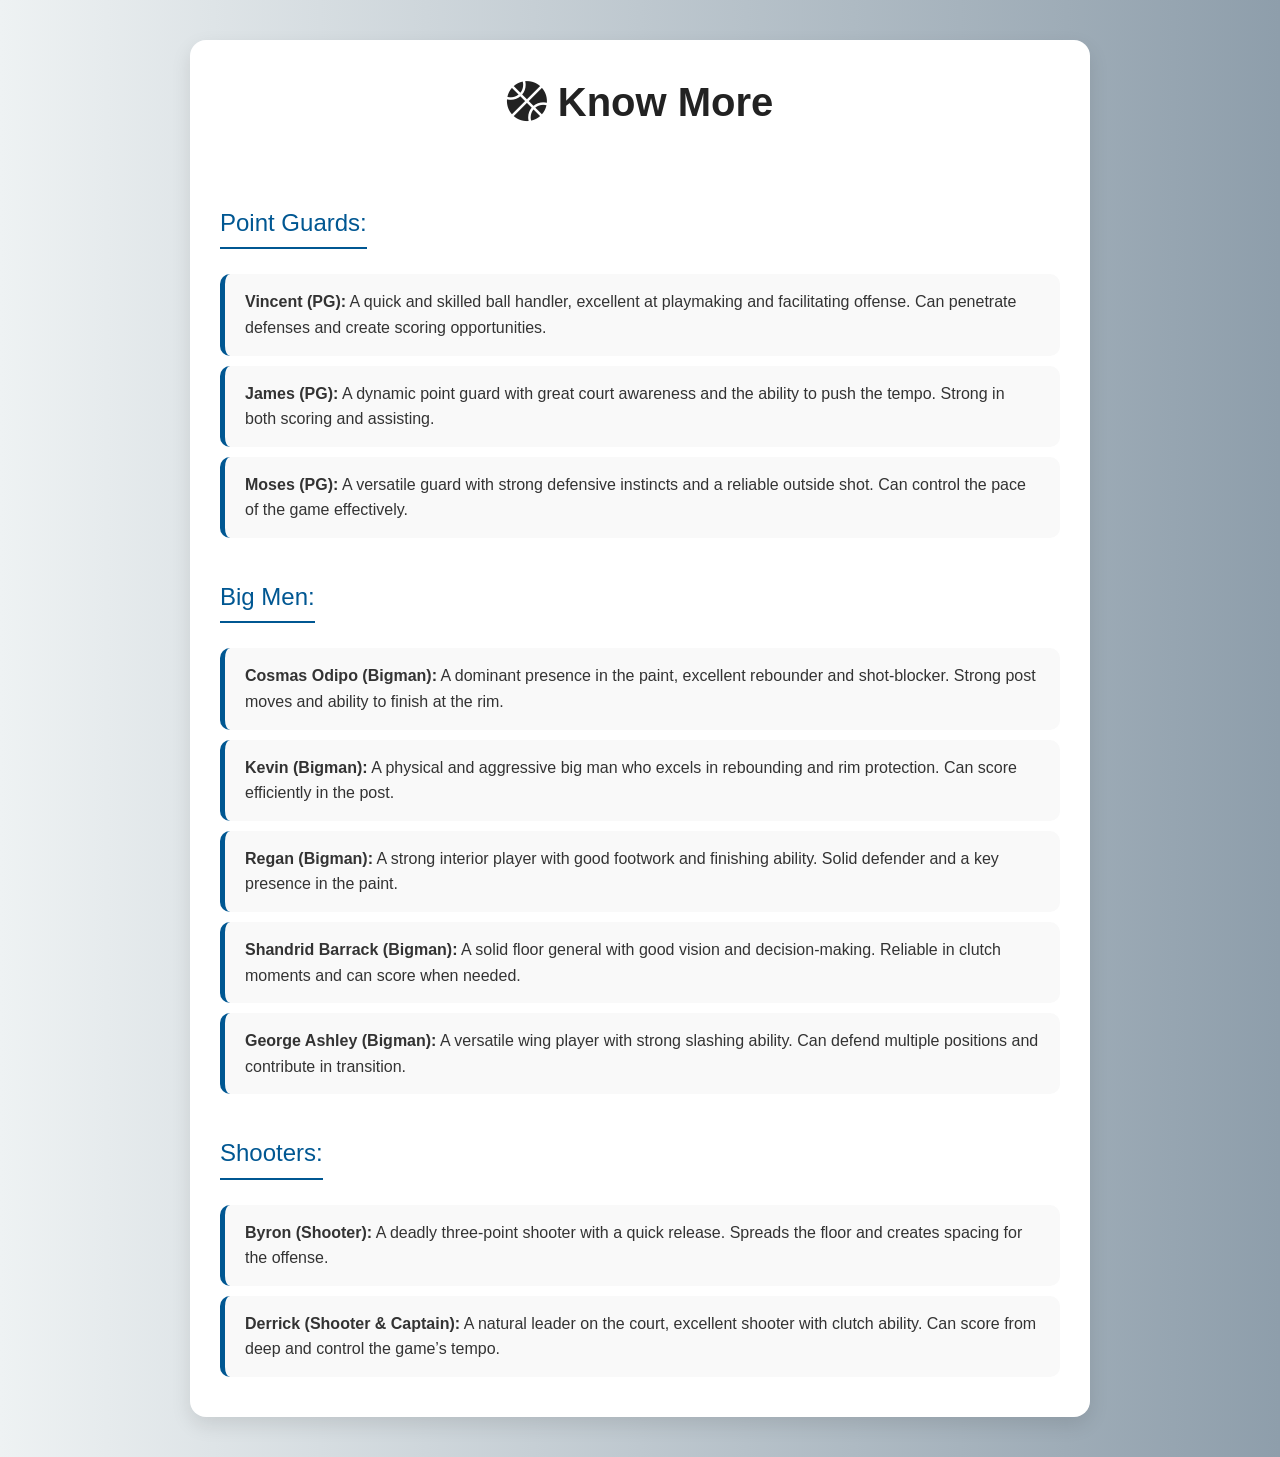
==== knowmore.html @ cc9e3a8d "Initial commit" ====
<!DOCTYPE html>
<html lang="en">
<head>
  <meta charset="UTF-8" />
  <meta http-equiv="X-UA-Compatible" content="IE=edge" />
  <meta name="viewport" content="width=device-width, initial-scale=1.0" />
  <title>Know More</title>
  <link rel="stylesheet" href="https://cdnjs.cloudflare.com/ajax/libs/font-awesome/6.7.1/css/all.min.css">
  <style>
    /* General Reset and Font */
    * {
      margin: 0;
      padding: 0;
      box-sizing: border-box;
    }
    body {
      font-family: 'Segoe UI', Tahoma, Geneva, Verdana, sans-serif;
      background: linear-gradient(to right, #eef2f3, #8e9eab);
      color: #333;
      padding: 40px 20px;
      line-height: 1.6;
    }
    h1 {
      text-align: center;
      margin-bottom: 40px;
      font-size: 2.5rem;
      color: #222;
    }

    .container {
      max-width: 900px;
      margin: 0 auto;
      background: #fff;
      padding: 30px;
      border-radius: 16px;
      box-shadow: 0 8px 20px rgba(0, 0, 0, 0.1);
    }

    .section-title {
      font-size: 1.5rem;
      margin: 30px 0 15px;
      color: #005792;
      border-bottom: 2px solid #005792;
      display: inline-block;
      padding-bottom: 5px;
    }

    .player {
      background-color: #f9f9f9;
      padding: 15px 20px;
      margin: 10px 0;
      border-left: 5px solid #005792;
      border-radius: 10px;
      transition: all 0.3s ease;
    }
    .player:hover {
      background-color: #e6f0f3;
      transform: scale(1.01);
    }

    .player strong {
      font-weight: 700;
      color: #333;
    }

    @media (max-width: 600px) {
      body {
        padding: 20px 10px;
      }
      .container {
        padding: 20px;
      }
    }
  </style>
</head>
<body>
  <div class="container">
    <h1><i class="fas fa-basketball-ball"></i> Know More</h1>

    <div class="section-title">Point Guards:</div>
    <div class="player"><strong>Vincent (PG):</strong> A quick and skilled ball handler, excellent at playmaking and facilitating offense. Can penetrate defenses and create scoring opportunities.</div>
    <div class="player"><strong>James (PG):</strong> A dynamic point guard with great court awareness and the ability to push the tempo. Strong in both scoring and assisting.</div>
    <div class="player"><strong>Moses (PG):</strong> A versatile guard with strong defensive instincts and a reliable outside shot. Can control the pace of the game effectively.</div>

    <div class="section-title">Big Men:</div>
    <div class="player"><strong>Cosmas Odipo (Bigman):</strong> A dominant presence in the paint, excellent rebounder and shot-blocker. Strong post moves and ability to finish at the rim.</div>
    <div class="player"><strong>Kevin (Bigman):</strong> A physical and aggressive big man who excels in rebounding and rim protection. Can score efficiently in the post.</div>
    <div class="player"><strong>Regan (Bigman):</strong> A strong interior player with good footwork and finishing ability. Solid defender and a key presence in the paint.</div>
    <div class="player"><strong>Shandrid Barrack (Bigman):</strong> A solid floor general with good vision and decision-making. Reliable in clutch moments and can score when needed.</div>
    <div class="player"><strong>George Ashley (Bigman):</strong> A versatile wing player with strong slashing ability. Can defend multiple positions and contribute in transition.</div>

    <div class="section-title">Shooters:</div>
    <div class="player"><strong>Byron (Shooter):</strong> A deadly three-point shooter with a quick release. Spreads the floor and creates spacing for the offense.</div>
    <div class="player"><strong>Derrick (Shooter & Captain):</strong> A natural leader on the court, excellent shooter with clutch ability. Can score from deep and control the game’s tempo.</div>
  </div>
</body>
</html>
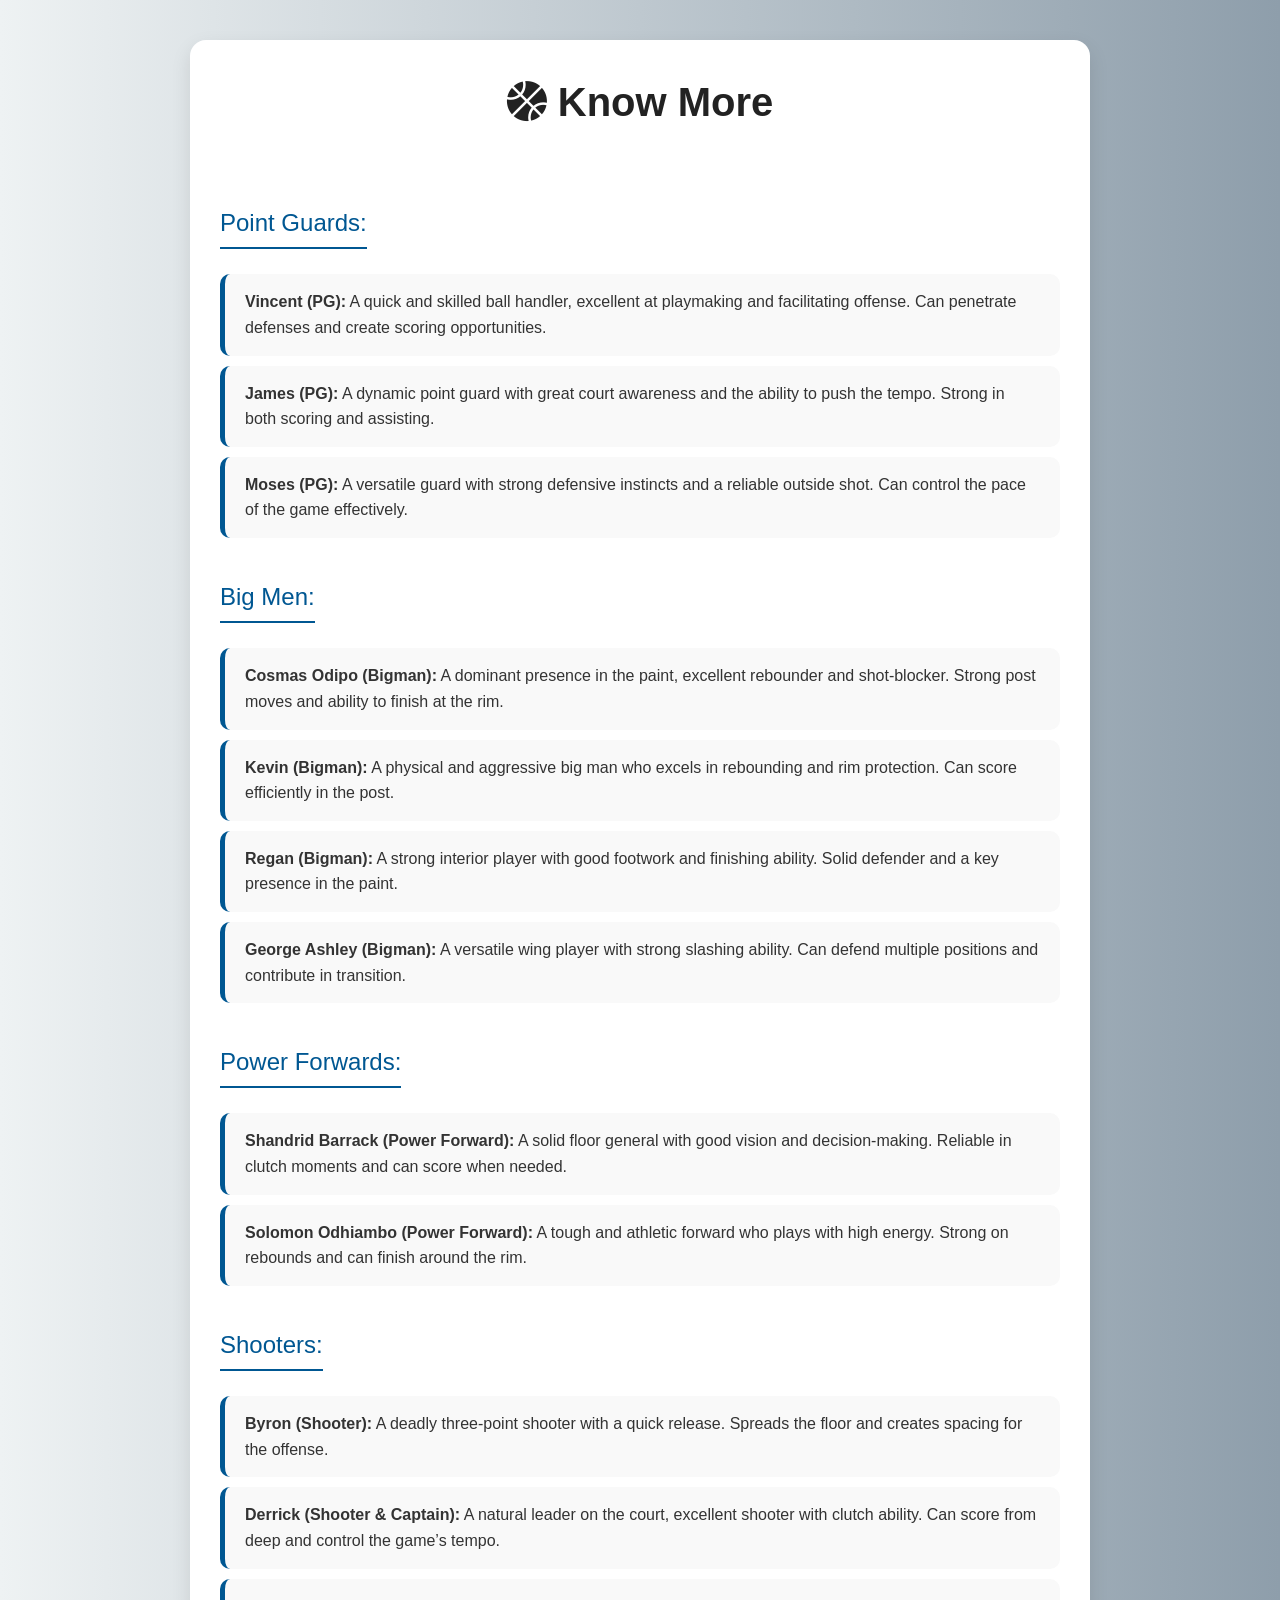
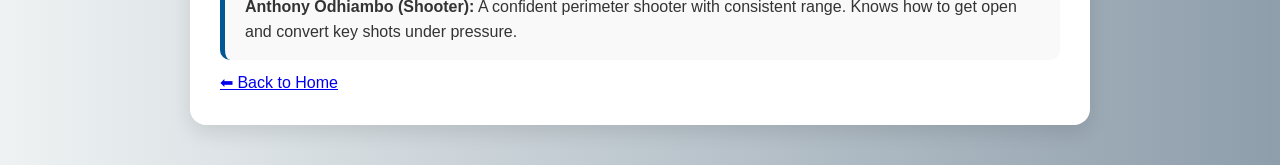
==== commit 16633915: "done" ====
--- a/knowmore.html
+++ b/knowmore.html
@@ -77,21 +77,30 @@
   <div class="container">
     <h1><i class="fas fa-basketball-ball"></i> Know More</h1>
 
-    <div class="section-title">Point Guards:</div>
-    <div class="player"><strong>Vincent (PG):</strong> A quick and skilled ball handler, excellent at playmaking and facilitating offense. Can penetrate defenses and create scoring opportunities.</div>
-    <div class="player"><strong>James (PG):</strong> A dynamic point guard with great court awareness and the ability to push the tempo. Strong in both scoring and assisting.</div>
-    <div class="player"><strong>Moses (PG):</strong> A versatile guard with strong defensive instincts and a reliable outside shot. Can control the pace of the game effectively.</div>
+   <div class="section-title">Point Guards:</div>
+<div class="player"><strong>Vincent (PG):</strong> A quick and skilled ball handler, excellent at playmaking and facilitating offense. Can penetrate defenses and create scoring opportunities.</div>
+<div class="player"><strong>James (PG):</strong> A dynamic point guard with great court awareness and the ability to push the tempo. Strong in both scoring and assisting.</div>
+<div class="player"><strong>Moses (PG):</strong> A versatile guard with strong defensive instincts and a reliable outside shot. Can control the pace of the game effectively.</div>
 
-    <div class="section-title">Big Men:</div>
-    <div class="player"><strong>Cosmas Odipo (Bigman):</strong> A dominant presence in the paint, excellent rebounder and shot-blocker. Strong post moves and ability to finish at the rim.</div>
-    <div class="player"><strong>Kevin (Bigman):</strong> A physical and aggressive big man who excels in rebounding and rim protection. Can score efficiently in the post.</div>
-    <div class="player"><strong>Regan (Bigman):</strong> A strong interior player with good footwork and finishing ability. Solid defender and a key presence in the paint.</div>
-    <div class="player"><strong>Shandrid Barrack (Bigman):</strong> A solid floor general with good vision and decision-making. Reliable in clutch moments and can score when needed.</div>
-    <div class="player"><strong>George Ashley (Bigman):</strong> A versatile wing player with strong slashing ability. Can defend multiple positions and contribute in transition.</div>
+<div class="section-title">Big Men:</div>
+<div class="player"><strong>Cosmas Odipo (Bigman):</strong> A dominant presence in the paint, excellent rebounder and shot-blocker. Strong post moves and ability to finish at the rim.</div>
+<div class="player"><strong>Kevin (Bigman):</strong> A physical and aggressive big man who excels in rebounding and rim protection. Can score efficiently in the post.</div>
+<div class="player"><strong>Regan (Bigman):</strong> A strong interior player with good footwork and finishing ability. Solid defender and a key presence in the paint.</div>
+<div class="player"><strong>George Ashley (Bigman):</strong> A versatile wing player with strong slashing ability. Can defend multiple positions and contribute in transition.</div>
 
-    <div class="section-title">Shooters:</div>
-    <div class="player"><strong>Byron (Shooter):</strong> A deadly three-point shooter with a quick release. Spreads the floor and creates spacing for the offense.</div>
-    <div class="player"><strong>Derrick (Shooter & Captain):</strong> A natural leader on the court, excellent shooter with clutch ability. Can score from deep and control the game’s tempo.</div>
+<div class="section-title">Power Forwards:</div>
+<div class="player"><strong>Shandrid Barrack (Power Forward):</strong> A solid floor general with good vision and decision-making. Reliable in clutch moments and can score when needed.</div>
+<div class="player"><strong>Solomon Odhiambo (Power Forward):</strong> A tough and athletic forward who plays with high energy. Strong on rebounds and can finish around the rim.</div>
+
+<div class="section-title">Shooters:</div>
+<div class="player"><strong>Byron (Shooter):</strong> A deadly three-point shooter with a quick release. Spreads the floor and creates spacing for the offense.</div>
+<div class="player"><strong>Derrick (Shooter & Captain):</strong> A natural leader on the court, excellent shooter with clutch ability. Can score from deep and control the game’s tempo.</div>
+<div class="player"><strong>Anthony Odhiambo (Shooter):</strong> A confident perimeter shooter with consistent range. Knows how to get open and convert key shots under pressure.</div>
+
+<a href="https://hoopsforkidsteam.netlify.app/" class="inline-flex items-center text-blue-600 hover:text-blue-800 font-semibold transition duration-200">
+  ⬅ Back to Home
+</a>
+
   </div>
 </body>
 </html>
